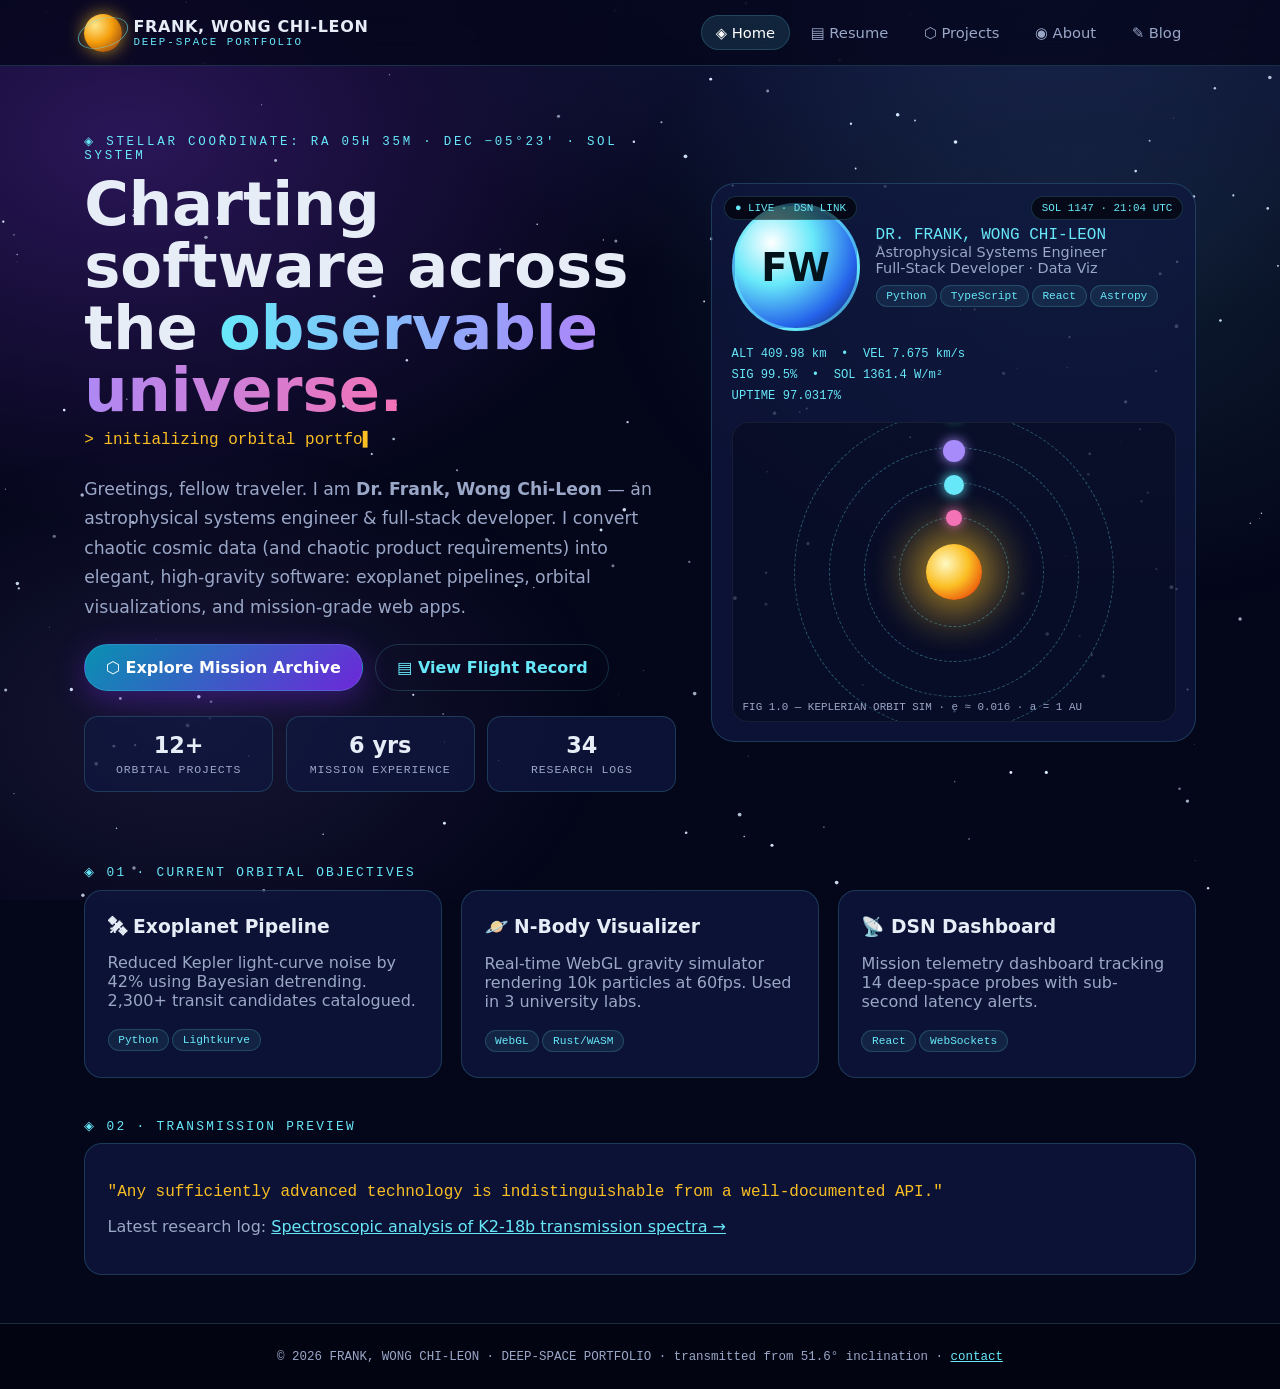
==== index.html @ 2882e53a "Initial commit: universe-themed portfolio (home, resume, projects, about, blog)" ====
<!DOCTYPE html>
<html lang="en">
<head>
<meta charset="UTF-8"><meta name="viewport" content="width=device-width, initial-scale=1.0">
<title>Dr. Frank, Wong Chi-Leon — Astrophysical Systems Engineer | Home</title>
<link rel="stylesheet" href="styles.css">
</head>
<body>
<canvas id="starfield"></canvas><div class="nebula"></div>
<nav class="nav"><div class="nav-inner">
  <a class="brand" href="index.html"><span class="brand-orbit"></span><span>FRANK, WONG CHI-LEON<small>DEEP-SPACE PORTFOLIO</small></span></a>
  <button class="menu-btn" id="menuBtn">☰</button>
  <div class="links" id="navLinks">
    <a href="index.html" class="active">◈ Home</a>
    <a href="resume.html">▤ Resume</a>
    <a href="projects.html">⬡ Projects</a>
    <a href="about.html">◉ About</a>
    <a href="blog.html">✎ Blog</a>
  </div>
</div></nav>

<div class="wrap">
  <section class="hero">
    <div>
      <div class="kicker">◈ Stellar Coordinate: RA 05h 35m · Dec −05°23′ · Sol System</div>
      <h1>Charting software across the <span class="grad">observable universe.</span></h1>
      <div class="typewrap"><span id="typewriter">> initializing orbital portfolio...</span><span>▌</span></div>
      <p class="lead">Greetings, fellow traveler. I am <b>Dr. Frank, Wong Chi-Leon</b> — an astrophysical systems engineer & full-stack developer. I convert chaotic cosmic data (and chaotic product requirements) into elegant, high-gravity software: exoplanet pipelines, orbital visualizations, and mission-grade web apps.</p>
      <div class="btnrow">
        <a class="btn" href="projects.html">⬡ Explore Mission Archive</a>
        <a class="btn ghost" href="resume.html">▤ View Flight Record</a>
      </div>
      <div class="stats">
        <div class="stat"><b>12+</b><span>ORBITAL PROJECTS</span></div>
        <div class="stat"><b>6 yrs</b><span>MISSION EXPERIENCE</span></div>
        <div class="stat"><b>34</b><span>RESEARCH LOGS</span></div>
      </div>
    </div>

    <div class="portrait-card">
      <div class="float-badge fb1">● LIVE · DSN LINK</div>
      <div class="float-badge fb2">SOL 1147 · 21:04 UTC</div>
      <div class="portrait-top">
        <!-- Replace src with your own photo: e.g. profile.jpg -->
        <img class="avatar" src="https://picsum.photos/seed/astronaut-portrait/300/300" alt="Portrait of Frank, Wong Chi-Leon" onerror="this.outerHTML='<div class=avatar-fallback>FW</div>'">
        <div>
          <div class="mono cyan">DR. FRANK, WONG CHI-LEON</div>
          <div class="muted" style="font-size:.9rem">Astrophysical Systems Engineer<br>Full-Stack Developer · Data Viz</div>
          <div style="margin-top:.4rem"><span class="tag">Python</span><span class="tag">TypeScript</span><span class="tag">React</span><span class="tag">Astropy</span></div>
        </div>
      </div>
      <div class="telemetry mono" id="telemetryLive" style="margin-top:.8rem">ALT 408.00 km • VEL 7.660 km/s<br>SIG 98.0% • SOL 1361.0 W/m²</div>
      <div class="solar" aria-hidden="true">
        <div class="sun"></div>
        <div class="orbit o1"><span class="planet"></span></div>
        <div class="orbit o2"><span class="planet"></span></div>
        <div class="orbit o3"><span class="planet"></span></div>
        <div class="orbit o4"><span class="planet"></span></div>
        <div class="label">FIG 1.0 — KEPLERIAN ORBIT SIM · e ≈ 0.016 · a = 1 AU</div>
      </div>
    </div>
  </section>

  <div class="section-title">◈ 01 · Current Orbital Objectives</div>
  <div class="grid3">
    <div class="card reveal"><h3>🛰 Exoplanet Pipeline</h3><p class="muted">Reduced Kepler light-curve noise by 42% using Bayesian detrending. 2,300+ transit candidates catalogued.</p><span class="tag">Python</span><span class="tag">Lightkurve</span></div>
    <div class="card reveal"><h3>🪐 N-Body Visualizer</h3><p class="muted">Real-time WebGL gravity simulator rendering 10k particles at 60fps. Used in 3 university labs.</p><span class="tag">WebGL</span><span class="tag">Rust/WASM</span></div>
    <div class="card reveal"><h3>📡 DSN Dashboard</h3><p class="muted">Mission telemetry dashboard tracking 14 deep-space probes with sub-second latency alerts.</p><span class="tag">React</span><span class="tag">WebSockets</span></div>
  </div>

  <div class="section-title">◈ 02 · Transmission Preview</div>
  <div class="card reveal">
    <p class="mono amber">"Any sufficiently advanced technology is indistinguishable from a well-documented API."</p>
    <p class="muted">Latest research log: <a href="blog.html" style="color:var(--cyan)">Spectroscopic analysis of K2-18b transmission spectra →</a></p>
  </div>
</div>

<footer>© <span id="year"></span> FRANK, WONG CHI-LEON · DEEP-SPACE PORTFOLIO · transmitted from 51.6° inclination · <a href="about.html" style="color:var(--cyan)">contact</a></footer>
<script src="main.js"></script>
</body>
</html>
---- styles.css ----
/* COSMOS PORTFOLIO — Universe / Scientific Theme */
:root{
  --bg:#04061a; --bg2:#0a1030; --panel:rgba(16,24,64,.72);
  --line:rgba(103,232,249,.18);
  --cyan:#67e8f9; --violet:#a78bfa; --amber:#fbbf24; --pink:#f472b6;
  --text:#e6edf7; --muted:#9aa7c7;
  --radius:18px;
  --font:'Segoe UI',system-ui,-apple-system,Roboto,Inter,Arial,sans-serif;
  --mono:'Cascadia Code',Consolas,'Courier New',monospace;
}
*{box-sizing:border-box}
html{scroll-behavior:smooth}
body{
  margin:0; font-family:var(--font); color:var(--text);
  background:radial-gradient(1200px 800px at 80% -10%,#1b2456 0%,transparent 60%),
             radial-gradient(1000px 700px at 10% 10%,#2a1658 0%,transparent 55%),
             var(--bg);
  min-height:100vh; overflow-x:hidden;
}
#starfield{position:fixed; inset:0; z-index:-2;}
.nebula{position:fixed; inset:0; z-index:-1; pointer-events:none;
  background:
    radial-gradient(600px 400px at 15% 80%, rgba(167,139,250,.12), transparent 70%),
    radial-gradient(700px 500px at 85% 30%, rgba(103,232,249,.10), transparent 70%);
}
/* NAV */
.nav{position:sticky; top:0; z-index:50; backdrop-filter:blur(14px);
  background:rgba(4,6,26,.78); border-bottom:1px solid var(--line);}
.nav-inner{max-width:1150px; margin:auto; display:flex; align-items:center; gap:1rem;
  padding:.85rem 1.2rem;}
.brand{display:flex; align-items:center; gap:.7rem; text-decoration:none; color:var(--text); font-weight:800; letter-spacing:.04em}
.brand-orbit{width:38px; height:38px; border-radius:50%; position:relative;
  background:radial-gradient(circle at 30% 30%, #fde68a, #f59e0b 45%, #7c2d12 100%);
  box-shadow:0 0 18px rgba(251,191,36,.7);}
.brand-orbit::after{content:''; position:absolute; inset:-7px; border-radius:50%;
  border:1px solid rgba(103,232,249,.6); transform:rotate(-18deg) scaleY(.55);}
.brand small{display:block; font-family:var(--mono); font-weight:400; font-size:.68rem; color:var(--cyan); letter-spacing:.18em}
.links{margin-left:auto; display:flex; gap:.4rem; align-items:center}
.links a{color:var(--muted); text-decoration:none; padding:.5rem .85rem; border-radius:999px;
  font-size:.92rem; border:1px solid transparent; transition:.2s;}
.links a:hover,.links a.active{color:#fff; background:rgba(103,232,249,.12); border-color:var(--line)}
.menu-btn{display:none; margin-left:auto; background:none; border:1px solid var(--line);
  color:#fff; border-radius:10px; padding:.45rem .7rem; font-size:1.1rem; cursor:pointer}
/* LAYOUT */
.wrap{max-width:1150px; margin:auto; padding:2.2rem 1.2rem 3rem}
.hero{display:grid; grid-template-columns:1.1fr .9fr; gap:2.2rem; align-items:center; padding:2rem 0}
.kicker{font-family:var(--mono); color:var(--cyan); letter-spacing:.22em; font-size:.78rem; text-transform:uppercase}
h1{font-size:clamp(2.2rem,5vw,3.8rem); line-height:1.02; margin:.6rem 0}
h1 .grad{background:linear-gradient(90deg,var(--cyan),var(--violet),var(--pink));
  -webkit-background-clip:text; background-clip:text; color:transparent;}
.typewrap{font-family:var(--mono); color:var(--amber); min-height:1.7em; margin:.4rem 0 1rem}
.lead{color:var(--muted); font-size:1.08rem; line-height:1.7}
.btnrow{display:flex; gap:.8rem; flex-wrap:wrap; margin-top:1.4rem}
.btn{padding:.8rem 1.3rem; border-radius:999px; text-decoration:none; font-weight:700; border:1px solid var(--line);
  background:linear-gradient(135deg,#0891b2,#6d28d9); color:#fff; box-shadow:0 8px 30px rgba(109,40,217,.4); transition:.2s}
.btn.ghost{background:transparent; color:var(--cyan); box-shadow:none}
.btn:hover{transform:translateY(-2px); filter:brightness(1.1)}
.stats{display:grid; grid-template-columns:repeat(3,1fr); gap:.8rem; margin-top:1.6rem}
.stat{background:var(--panel); border:1px solid var(--line); border-radius:14px; padding:.9rem; text-align:center}
.stat b{font-size:1.4rem; display:block}
.stat span{font-family:var(--mono); font-size:.72rem; color:var(--muted); letter-spacing:.08em}
/* Portrait + solar system */
.portrait-card{position:relative; background:var(--panel); border:1px solid var(--line);
  border-radius:24px; padding:1.2rem; overflow:hidden}
.portrait-top{display:flex; gap:1rem; align-items:center}
.avatar{width:128px; height:128px; border-radius:50%; object-fit:cover; border:3px solid rgba(103,232,249,.6);
  box-shadow:0 0 30px rgba(103,232,249,.5); background:#111;}
.avatar-fallback{width:128px; height:128px; border-radius:50%; display:grid; place-items:center;
  font-size:2.4rem; font-weight:900; color:#04121a;
  background:radial-gradient(circle at 30% 30%,#fff,#67e8f9 35%,#2563eb 70%,#0a1030);
  border:3px solid rgba(103,232,249,.6);}
.telemetry{font-family:var(--mono); font-size:.76rem; color:var(--cyan); line-height:1.7}
.solar{position:relative; height:300px; margin-top:1rem; border-radius:16px;
  background:radial-gradient(circle at 50% 50%, rgba(251,191,36,.18), transparent 30%),
             rgba(0,0,0,.25); border:1px solid rgba(255,255,255,.06); overflow:hidden}
.sun{position:absolute; left:50%; top:50%; width:56px; height:56px; transform:translate(-50%,-50%);
  border-radius:50%; background:radial-gradient(circle at 35% 35%,#fef9c3,#fbbf24 45%,#ea580c 80%);
  box-shadow:0 0 40px 12px rgba(251,191,36,.55); animation:pulse 3s ease-in-out infinite}
@keyframes pulse{50%{box-shadow:0 0 60px 18px rgba(251,191,36,.7)}}
.orbit{position:absolute; left:50%; top:50%; border:1px dashed rgba(103,232,249,.35);
  border-radius:50%; transform:translate(-50%,-50%);}
.orbit.o1{width:110px; height:110px; animation:spin 6s linear infinite}
.orbit.o2{width:180px; height:180px; animation:spin 11s linear infinite}
.orbit.o3{width:250px; height:250px; animation:spin 18s linear infinite}
.orbit.o4{width:320px; height:320px; animation:spin 28s linear infinite}
.planet{position:absolute; top:-8px; left:50%; width:16px; height:16px; border-radius:50%; transform:translateX(-50%)}
.o1 .planet{background:#f472b6; box-shadow:0 0 12px #f472b6}
.o2 .planet{background:#67e8f9; box-shadow:0 0 12px #67e8f9; width:20px; height:20px}
.o3 .planet{background:#a78bfa; box-shadow:0 0 12px #a78bfa; width:22px; height:22px}
.o4 .planet{background:#34d399; box-shadow:0 0 12px #34d399; width:14px; height:14px}
@keyframes spin{to{transform:translate(-50%,-50%) rotate(360deg)}}
.solar .label{position:absolute; bottom:8px; left:10px; font-family:var(--mono); font-size:.68rem; color:var(--muted)}
.float-badge{position:absolute; font-family:var(--mono); font-size:.68rem; background:rgba(0,0,0,.6);
  border:1px solid var(--line); padding:.3rem .6rem; border-radius:999px; color:var(--cyan)}
.fb1{top:12px; left:12px; animation:float 4s ease-in-out infinite}
.fb2{top:12px; right:12px; animation:float 5s ease-in-out infinite}
@keyframes float{50%{transform:translateY(-6px)}}
/* Cards / sections */
.grid2{display:grid; grid-template-columns:1fr 1fr; gap:1.2rem}
.grid3{display:grid; grid-template-columns:repeat(3,1fr); gap:1.2rem}
.card{background:var(--panel); border:1px solid var(--line); border-radius:var(--radius); padding:1.4rem}
.card h3{margin:.2rem 0 .6rem}
.muted{color:var(--muted)} .mono{font-family:var(--mono)} .cyan{color:var(--cyan)} .amber{color:var(--amber)}
.tag{display:inline-block; font-family:var(--mono); font-size:.7rem; padding:.25rem .6rem; border-radius:999px;
  border:1px solid var(--line); color:var(--cyan); margin:.15rem .2rem .15rem 0; background:rgba(103,232,249,.08)}
.section-title{font-family:var(--mono); letter-spacing:.18em; color:var(--cyan); font-size:.8rem; text-transform:uppercase; margin:2.5rem 0 .6rem}
.page-hero{border:1px solid var(--line); border-radius:22px; padding:2rem; background:
  linear-gradient(180deg,rgba(109,40,217,.18),transparent), var(--panel); position:relative; overflow:hidden}
.page-hero::after{content:'✦ ⋆ ✧ · ✦ ⋆'; position:absolute; right:16px; top:10px; color:rgba(255,255,255,.25); letter-spacing:.3em}
/* Timeline */
.timeline{position:relative; margin-top:1rem; padding-left:1.6rem; border-left:2px solid rgba(103,232,249,.25)}
.t-item{position:relative; margin-bottom:1.2rem; background:var(--panel); border:1px solid var(--line);
  border-radius:16px; padding:1.1rem 1.2rem}
.t-item::before{content:''; position:absolute; left:-1.95rem; top:1.1rem; width:14px; height:14px; border-radius:50%;
  background:var(--cyan); box-shadow:0 0 12px var(--cyan)}
.t-item h3{margin:0} .t-item .when{font-family:var(--mono); color:var(--amber); font-size:.78rem}
/* Skills */
.skill{margin:.7rem 0} .skill .row{display:flex; justify-content:space-between; font-size:.88rem}
.bar{height:9px; border-radius:999px; background:rgba(255,255,255,.08); overflow:hidden; margin-top:.35rem}
.bar i{display:block; height:100%; border-radius:999px; background:linear-gradient(90deg,var(--cyan),var(--violet));
  width:0; transition:width 1.2s ease}
/* Carousel */
.carousel{position:relative; border-radius:20px; overflow:hidden; border:1px solid var(--line); background:#000}
.slides{display:flex; transition:transform .55s cubic-bezier(.22,.9,.3,1)}
.slide{min-width:100%; position:relative}
.slide img{width:100%; height:380px; object-fit:cover; display:block; opacity:.92}
.slide .cap{position:absolute; left:0; right:0; bottom:0; padding:1.4rem;
  background:linear-gradient(transparent,rgba(2,4,18,.92));}
.slide .cap h3{margin:0 0 .3rem} .slide .cap p{margin:0; color:#cbd5e1}
.c-btn{position:absolute; top:45%; transform:translateY(-50%); background:rgba(0,0,0,.55); color:#fff;
  border:1px solid var(--line); width:44px; height:44px; border-radius:50%; cursor:pointer; font-size:1.3rem}
.c-btn:hover{background:rgba(103,232,249,.3)}
.prev{left:12px} .next{right:12px}
.dots{position:absolute; bottom:110px; width:100%; text-align:center}
.dots button{width:10px; height:10px; border-radius:50%; border:none; margin:0 4px; background:rgba(255,255,255,.4); cursor:pointer}
.dots button.on{background:var(--cyan); box-shadow:0 0 10px var(--cyan)}
.proj-meta{display:flex; gap:.6rem; align-items:center; font-family:var(--mono); font-size:.76rem; color:var(--cyan); margin-top:.6rem}
/* Blog */
.blog-grid{display:grid; grid-template-columns:repeat(3,1fr); gap:1.2rem}
.post{overflow:hidden; padding:0} .post img,.post .ph{width:100%; height:170px; object-fit:cover; display:block}
.post .body{padding:1.1rem 1.2rem 1.3rem}
.post .body p{color:var(--muted); font-size:.93rem; line-height:1.6}
.video-wrap{border-radius:14px; overflow:hidden; border:1px solid var(--line)}
video,iframe{width:100%; display:block; border:0}
/* Contact */
.contact-grid{display:grid; grid-template-columns:1fr 1fr; gap:1.2rem}
input,textarea{width:100%; padding:.8rem .9rem; border-radius:12px; border:1px solid var(--line);
  background:rgba(0,0,0,.35); color:#fff; margin-bottom:.7rem; font-family:inherit}
input:focus,textarea:focus{outline:none; border-color:var(--cyan); box-shadow:0 0 0 3px rgba(103,232,249,.15)}
footer{border-top:1px solid var(--line); text-align:center; padding:1.6rem; color:var(--muted);
  font-family:var(--mono); font-size:.78rem; background:rgba(0,0,0,.3)}
.reveal{opacity:0; transform:translateY(18px); transition:.6s}
.reveal.in{opacity:1; transform:none}
@media(max-width:900px){
  .hero,.grid2,.grid3,.blog-grid,.contact-grid{grid-template-columns:1fr}
  .links{display:none; position:absolute; top:60px; right:12px; flex-direction:column;
    background:#0a1030; border:1px solid var(--line); border-radius:14px; padding:.6rem}
  .links.open{display:flex} .menu-btn{display:block}
  .slide img{height:260px}
}
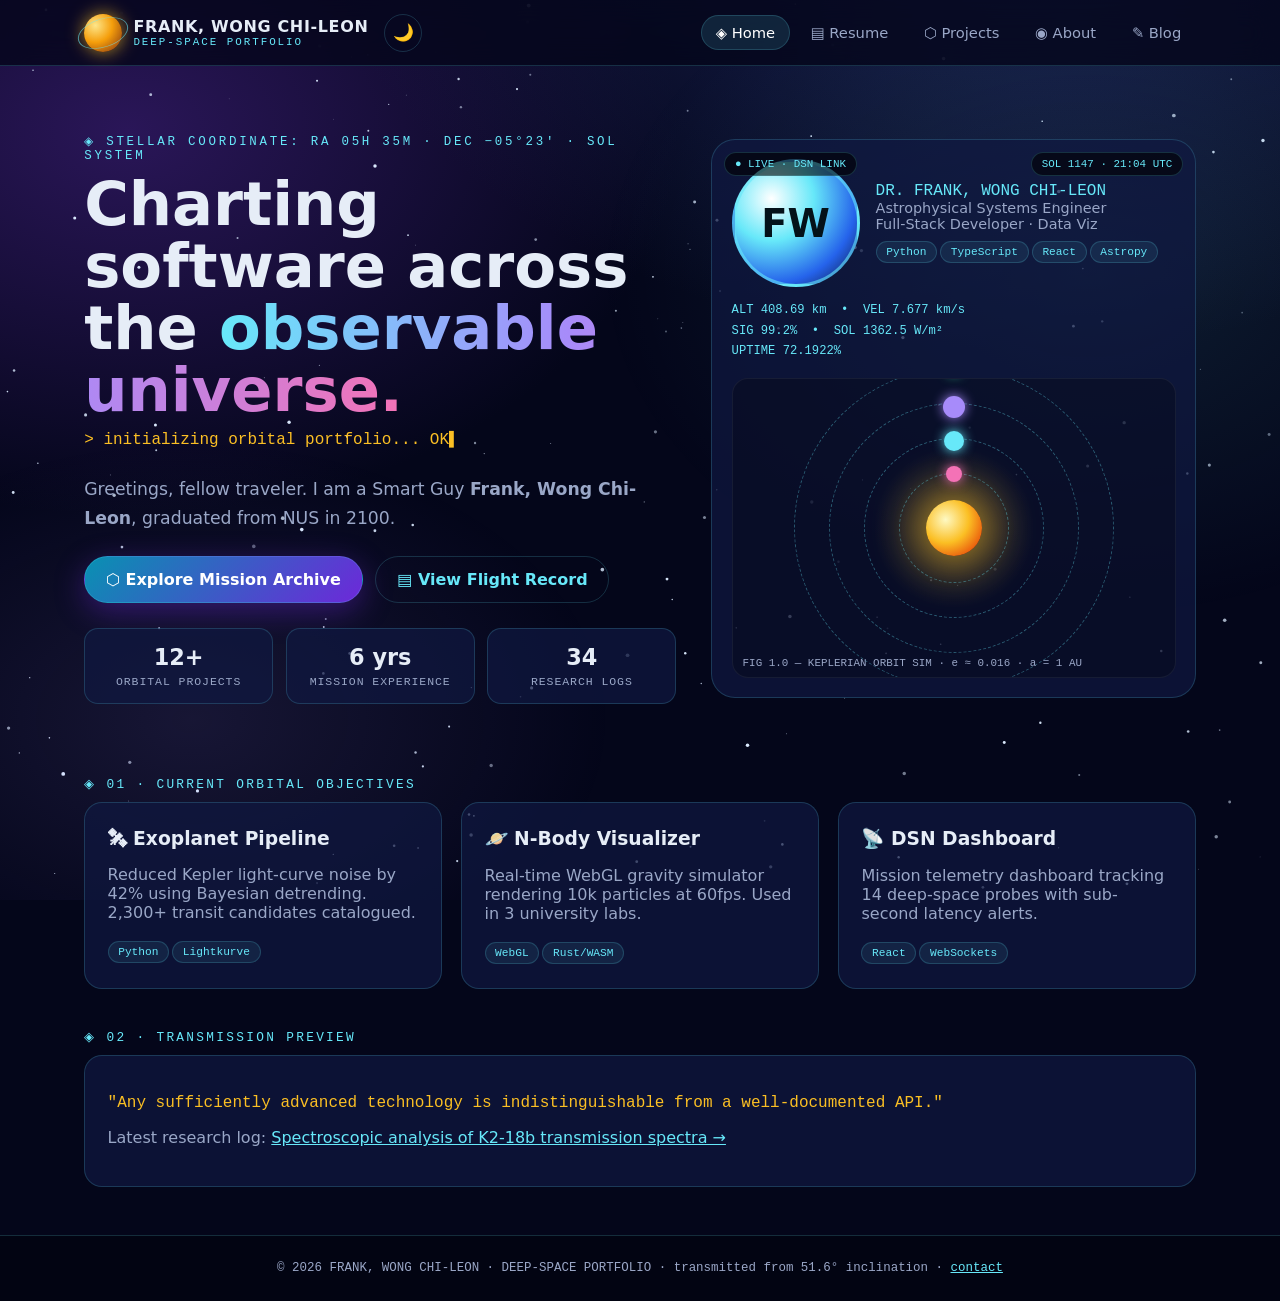
==== commit 6d236c5e: "Update hero intro, add light/dark mode toggle" ====
--- a/index.html
+++ b/index.html
@@ -10,6 +10,7 @@
 <nav class="nav"><div class="nav-inner">
   <a class="brand" href="index.html"><span class="brand-orbit"></span><span>FRANK, WONG CHI-LEON<small>DEEP-SPACE PORTFOLIO</small></span></a>
   <button class="menu-btn" id="menuBtn">☰</button>
+  <button class="theme-btn" id="themeBtn" title="Toggle light / dark mode">🌙</button>
   <div class="links" id="navLinks">
     <a href="index.html" class="active">◈ Home</a>
     <a href="resume.html">▤ Resume</a>
@@ -25,7 +26,7 @@
       <div class="kicker">◈ Stellar Coordinate: RA 05h 35m · Dec −05°23′ · Sol System</div>
       <h1>Charting software across the <span class="grad">observable universe.</span></h1>
       <div class="typewrap"><span id="typewriter">> initializing orbital portfolio...</span><span>▌</span></div>
-      <p class="lead">Greetings, fellow traveler. I am <b>Dr. Frank, Wong Chi-Leon</b> — an astrophysical systems engineer & full-stack developer. I convert chaotic cosmic data (and chaotic product requirements) into elegant, high-gravity software: exoplanet pipelines, orbital visualizations, and mission-grade web apps.</p>
+      <p class="lead">Greetings, fellow traveler. I am a Smart Guy <b>Frank, Wong Chi-Leon</b>, graduated from NUS in 2100.</p>
       <div class="btnrow">
         <a class="btn" href="projects.html">⬡ Explore Mission Archive</a>
         <a class="btn ghost" href="resume.html">▤ View Flight Record</a>
--- a/styles.css
+++ b/styles.css
@@ -158,3 +158,32 @@
   .links.open{display:flex} .menu-btn{display:block}
   .slide img{height:260px}
 }
+/* Theme toggle button */
+.theme-btn{background:none; border:1px solid var(--line); border-radius:50%;
+  width:38px; height:38px; font-size:1.05rem; cursor:pointer; transition:.2s; flex:none}
+.theme-btn:hover{border-color:var(--cyan); transform:rotate(15deg)}
+/* LIGHT MODE — daylight observation deck */
+body.light{
+  --bg:#e8edf9; --bg2:#dbe4fb; --panel:rgba(255,255,255,.9);
+  --line:rgba(30,58,138,.18);
+  --cyan:#0369a1; --violet:#6d28d9; --amber:#b45309; --pink:#be185d;
+  --text:#0f172a; --muted:#475569;
+  background:radial-gradient(1200px 800px at 80% -10%,#c7d7f8 0%,transparent 60%),
+             radial-gradient(1000px 700px at 10% 10%,#ddd0fa 0%,transparent 55%),
+             var(--bg);
+}
+body.light #starfield{opacity:.1}
+body.light .nebula{opacity:.35}
+body.light .nav{background:rgba(255,255,255,.88)}
+body.light .links a{color:#475569}
+body.light .links a:hover,body.light .links a.active{color:#0f172a; background:rgba(3,105,161,.1)}
+body.light .menu-btn{color:#0f172a}
+body.light .theme-btn{background:rgba(255,255,255,.7)}
+body.light footer{background:rgba(255,255,255,.6)}
+body.light input,body.light textarea{background:rgba(255,255,255,.8); color:#0f172a}
+body.light .float-badge{background:rgba(255,255,255,.85)}
+body.light .c-btn{background:rgba(255,255,255,.7); color:#0f172a}
+body.light .page-hero::after{color:rgba(15,23,42,.2)}
+@media(max-width:900px){
+  body.light .links{background:#f1f5ff}
+}
